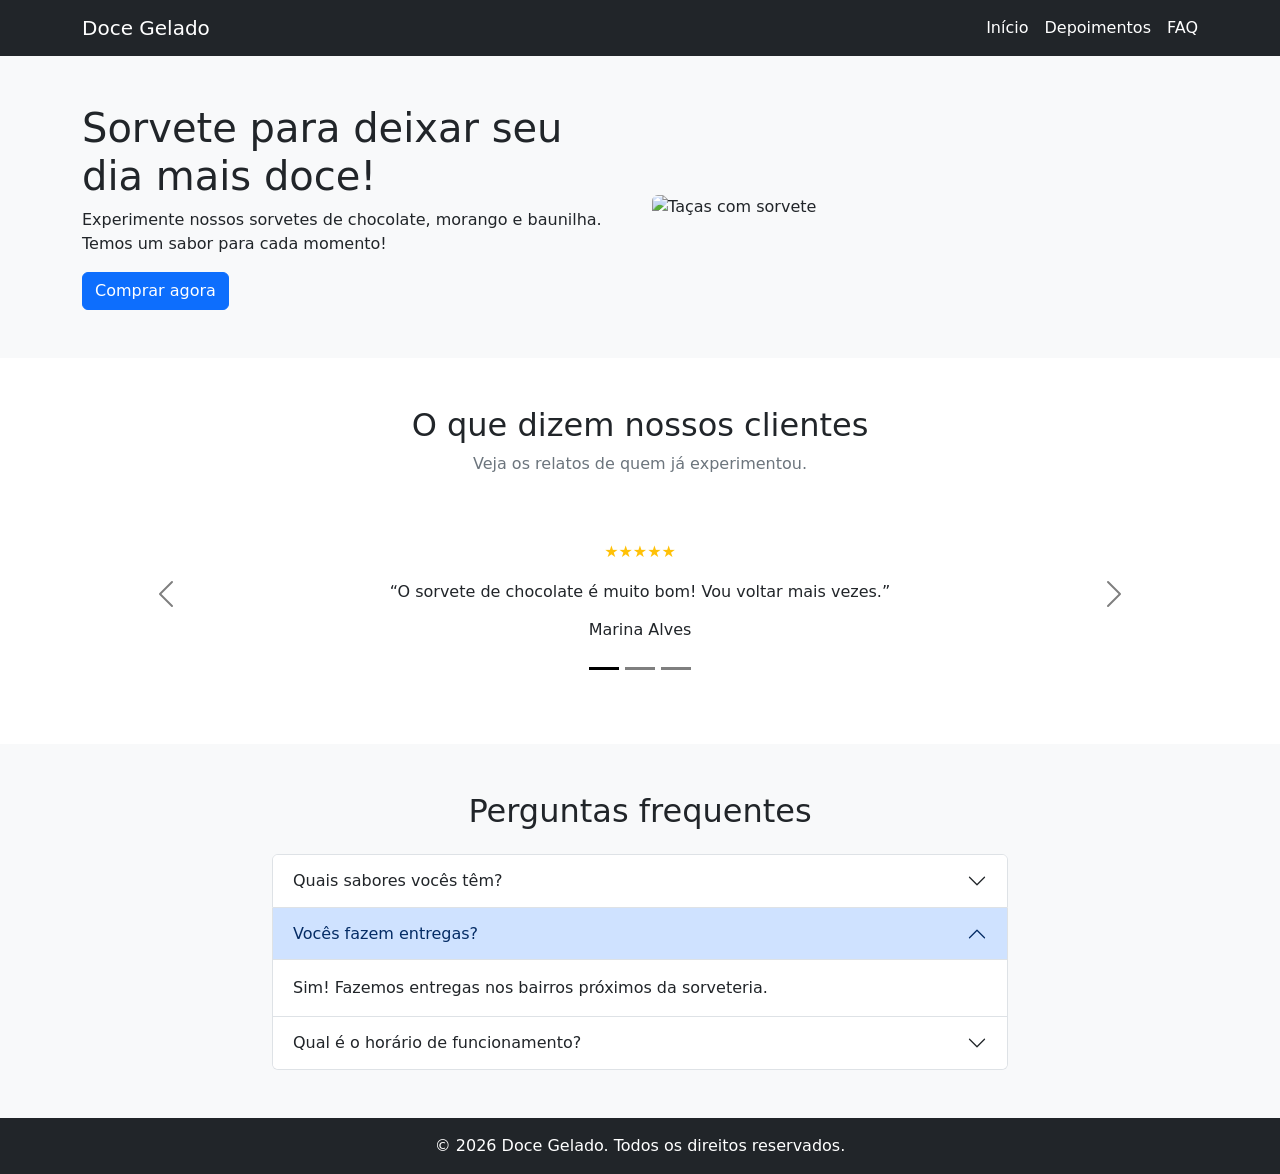
==== index.html @ 52b39e18 "Add files via upload Adiciona bootstrap da sorveteria." ====
<!DOCTYPE html>
<html lang="pt-BR">
<head>
  <meta charset="UTF-8">
  <meta name="viewport" content="width=device-width, initial-scale=1.0">
  <title>Sorveteria Doce Gelado</title>
  <link href="https://cdn.jsdelivr.net/npm/bootstrap@5.3.8/dist/css/bootstrap.min.css" rel="stylesheet">
</head>
<body>
  <!-- Navbar -->
  <nav class="navbar navbar-dark bg-dark">
    <div class="container">
      <a class="navbar-brand" href="#inicio">Doce Gelado</a>
      <div class="d-flex gap-3">
        <a class="text-white text-decoration-none" href="#inicio">Início</a>
        <a class="text-white text-decoration-none" href="#depoimentos">Depoimentos</a>
        <a class="text-white text-decoration-none" href="#faq">FAQ</a>
      </div>
    </div>
  </nav>

  <main>
    <!-- Apresentação -->
    <section id="inicio" class="bg-light py-5">
      <div class="container">
        <div class="row align-items-center g-4">
          <div class="col-md-6">
            <h1>Sorvete para deixar seu dia mais doce!</h1>
            <p>Experimente nossos sorvetes de chocolate, morango e baunilha. Temos um sabor para cada momento!</p>
            <button class="btn btn-primary" data-bs-toggle="modal" data-bs-target="#modalCompra">Comprar agora</button>
          </div>
          <div class="col-md-6">
            <img src="https://images.unsplash.com/photo-1563805042-7684c019e1cb?w=800&amp;auto=format&amp;fit=crop&amp;q=80" class="img-fluid rounded" alt="Taças com sorvete" width="800" height="600">
          </div>
        </div>
      </div>
    </section>

    <!-- Depoimentos -->
    <section id="depoimentos" class="container text-center py-5">
      <h2>O que dizem nossos clientes</h2>
      <p class="text-secondary">Veja os relatos de quem já experimentou.</p>
      <div id="carrossel" class="carousel slide" data-bs-theme="dark">
        <div class="carousel-indicators">
          <button type="button" data-bs-target="#carrossel" data-bs-slide-to="0" class="active" aria-current="true" aria-label="Depoimento 1"></button>
          <button type="button" data-bs-target="#carrossel" data-bs-slide-to="1" aria-label="Depoimento 2"></button>
          <button type="button" data-bs-target="#carrossel" data-bs-slide-to="2" aria-label="Depoimento 3"></button>
        </div>
        <div class="carousel-inner">
          <div class="carousel-item active p-5">
            <p class="text-warning" aria-label="5 estrelas">★★★★★</p>
            <p>“O sorvete de chocolate é muito bom! Vou voltar mais vezes.”</p>
            <h3 class="h6">Marina Alves</h3>
          </div>
          <div class="carousel-item p-5">
            <p class="text-warning" aria-label="5 estrelas">★★★★★</p>
            <p>“Gostei muito dos sabores e do atendimento!”</p>
            <h3 class="h6">Pedro Santos</h3>
          </div>
          <div class="carousel-item p-5">
            <p class="text-warning" aria-label="5 estrelas">★★★★★</p>
            <p>“O sorvete de morango é meu favorito. Recomendo!”</p>
            <h3 class="h6">Ana Souza</h3>
          </div>
        </div>
        <button class="carousel-control-prev" type="button" data-bs-target="#carrossel" data-bs-slide="prev">
          <span class="carousel-control-prev-icon" aria-hidden="true"></span>
          <span class="visually-hidden">Anterior</span>
        </button>
        <button class="carousel-control-next" type="button" data-bs-target="#carrossel" data-bs-slide="next">
          <span class="carousel-control-next-icon" aria-hidden="true"></span>
          <span class="visually-hidden">Próximo</span>
        </button>
      </div>
    </section>

    <!-- Perguntas frequentes -->
    <section id="faq" class="bg-light py-5">
      <div class="container">
        <h2 class="text-center mb-4">Perguntas frequentes</h2>
        <div class="row justify-content-center">
          <div class="col-md-8">
            <div class="accordion" id="perguntas">
              <div class="accordion-item">
                <h3 class="accordion-header">
                  <button class="accordion-button collapsed" type="button" data-bs-toggle="collapse" data-bs-target="#resposta1" aria-expanded="false" aria-controls="resposta1">Quais sabores vocês têm?</button>
                </h3>
                <div id="resposta1" class="accordion-collapse collapse" data-bs-parent="#perguntas">
                  <div class="accordion-body">Temos chocolate, morango e baunilha.</div>
                </div>
              </div>
              <div class="accordion-item">
                <h3 class="accordion-header">
                  <button class="accordion-button" type="button" data-bs-toggle="collapse" data-bs-target="#resposta2" aria-expanded="true" aria-controls="resposta2">Vocês fazem entregas?</button>
                </h3>
                <div id="resposta2" class="accordion-collapse collapse show" data-bs-parent="#perguntas">
                  <div class="accordion-body">Sim! Fazemos entregas nos bairros próximos da sorveteria.</div>
                </div>
              </div>
              <div class="accordion-item">
                <h3 class="accordion-header">
                  <button class="accordion-button collapsed" type="button" data-bs-toggle="collapse" data-bs-target="#resposta3" aria-expanded="false" aria-controls="resposta3">Qual é o horário de funcionamento?</button>
                </h3>
                <div id="resposta3" class="accordion-collapse collapse" data-bs-parent="#perguntas">
                  <div class="accordion-body">Abrimos todos os dias, das 12h às 22h.</div>
                </div>
              </div>
            </div>
          </div>
        </div>
      </div>
    </section>
  </main>

  <!-- Rodapé -->
  <footer class="bg-dark text-white text-center py-3">
    <p class="mb-0">&copy; 2026 Doce Gelado. Todos os direitos reservados.</p>
  </footer>

  <!-- Modal aberto pelo botão Comprar agora -->
  <div class="modal fade" id="modalCompra" tabindex="-1" aria-labelledby="tituloModal" aria-hidden="true">
    <div class="modal-dialog modal-dialog-centered">
      <div class="modal-content">
        <div class="modal-header">
          <h2 class="modal-title fs-5" id="tituloModal">Comprar sorvete</h2>
          <button type="button" class="btn-close" data-bs-dismiss="modal" aria-label="Fechar"></button>
        </div>
        <div class="modal-body">
          <p>Que tal um sorvete hoje?</p>
          <p class="mb-0">Visite nossa sorveteria para escolher seu sabor favorito!</p>
        </div>
        <div class="modal-footer">
          <button type="button" class="btn btn-secondary" data-bs-dismiss="modal">Fechar</button>
        </div>
      </div>
    </div>
  </div>

  <!-- O JavaScript do Bootstrap faz o modal, carrossel e accordion funcionarem -->
  <script src="https://cdn.jsdelivr.net/npm/bootstrap@5.3.8/dist/js/bootstrap.bundle.min.js"></script>
</body>
</html>
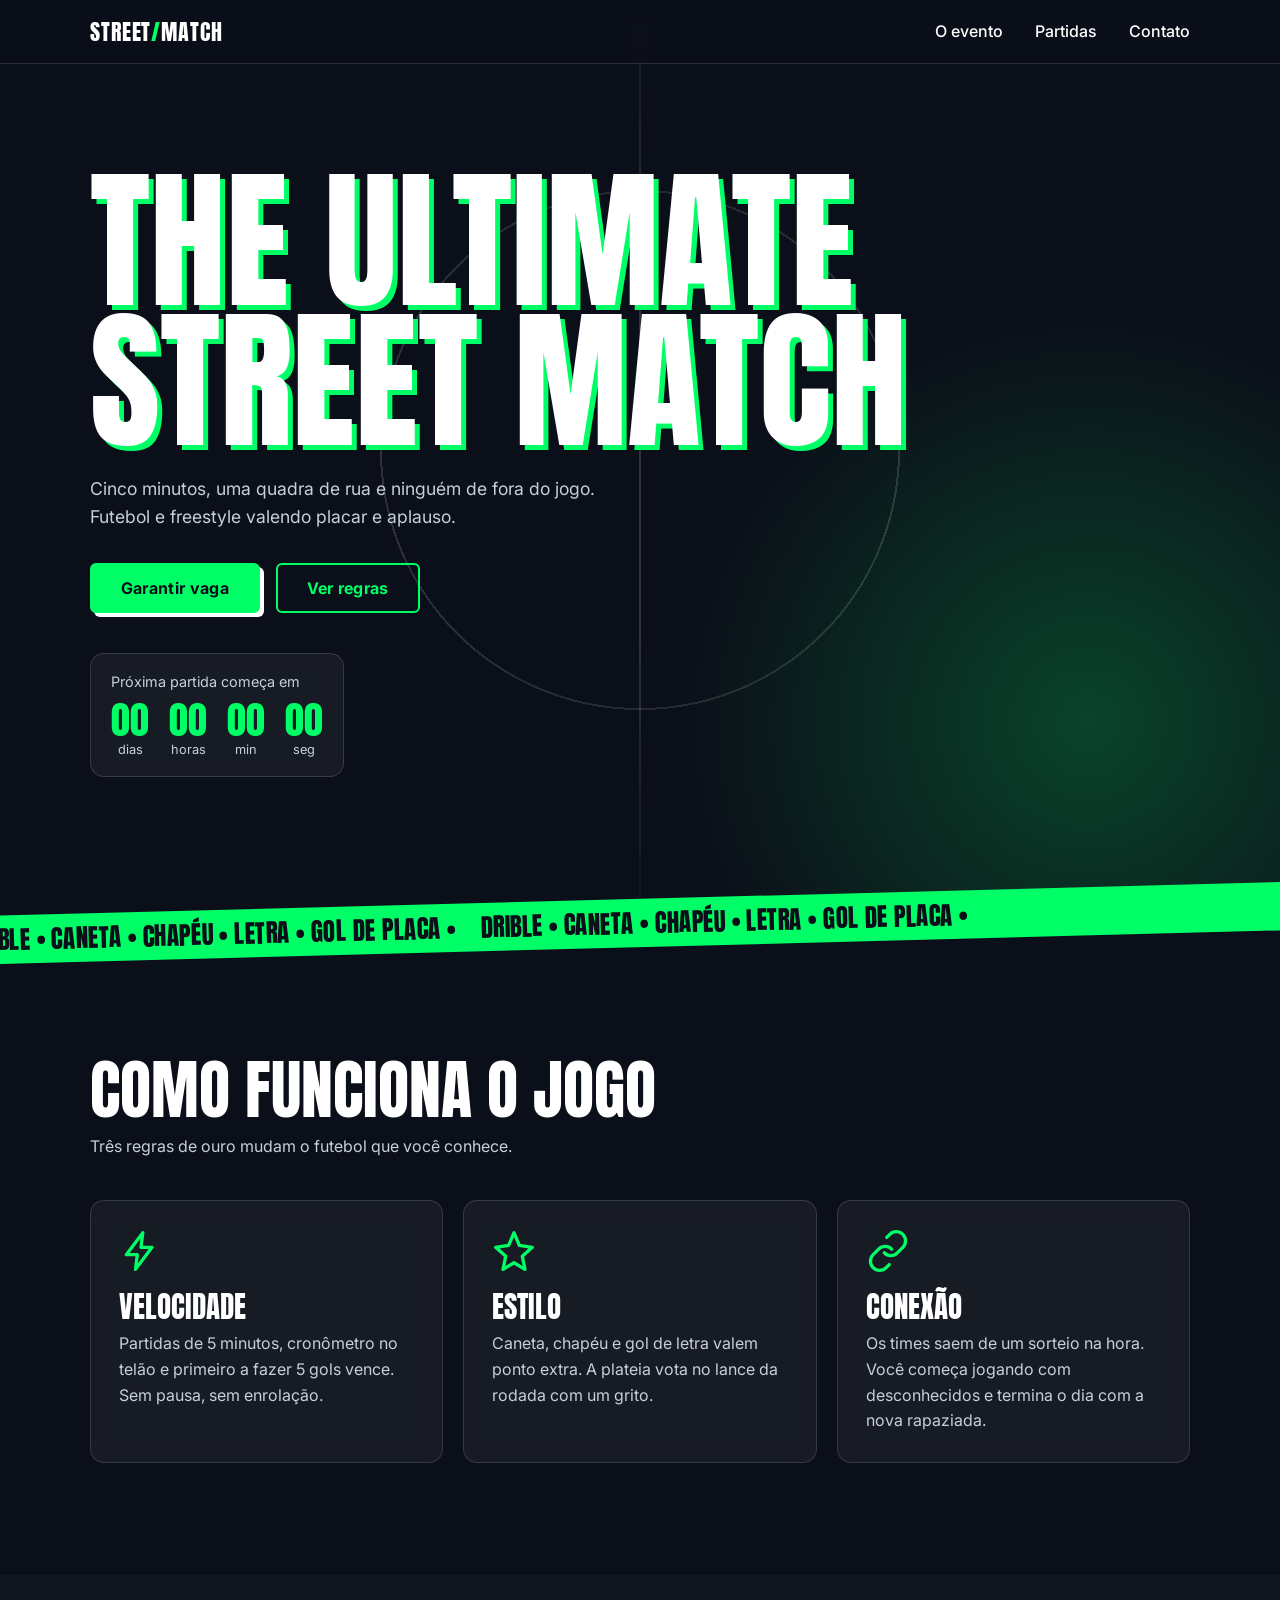
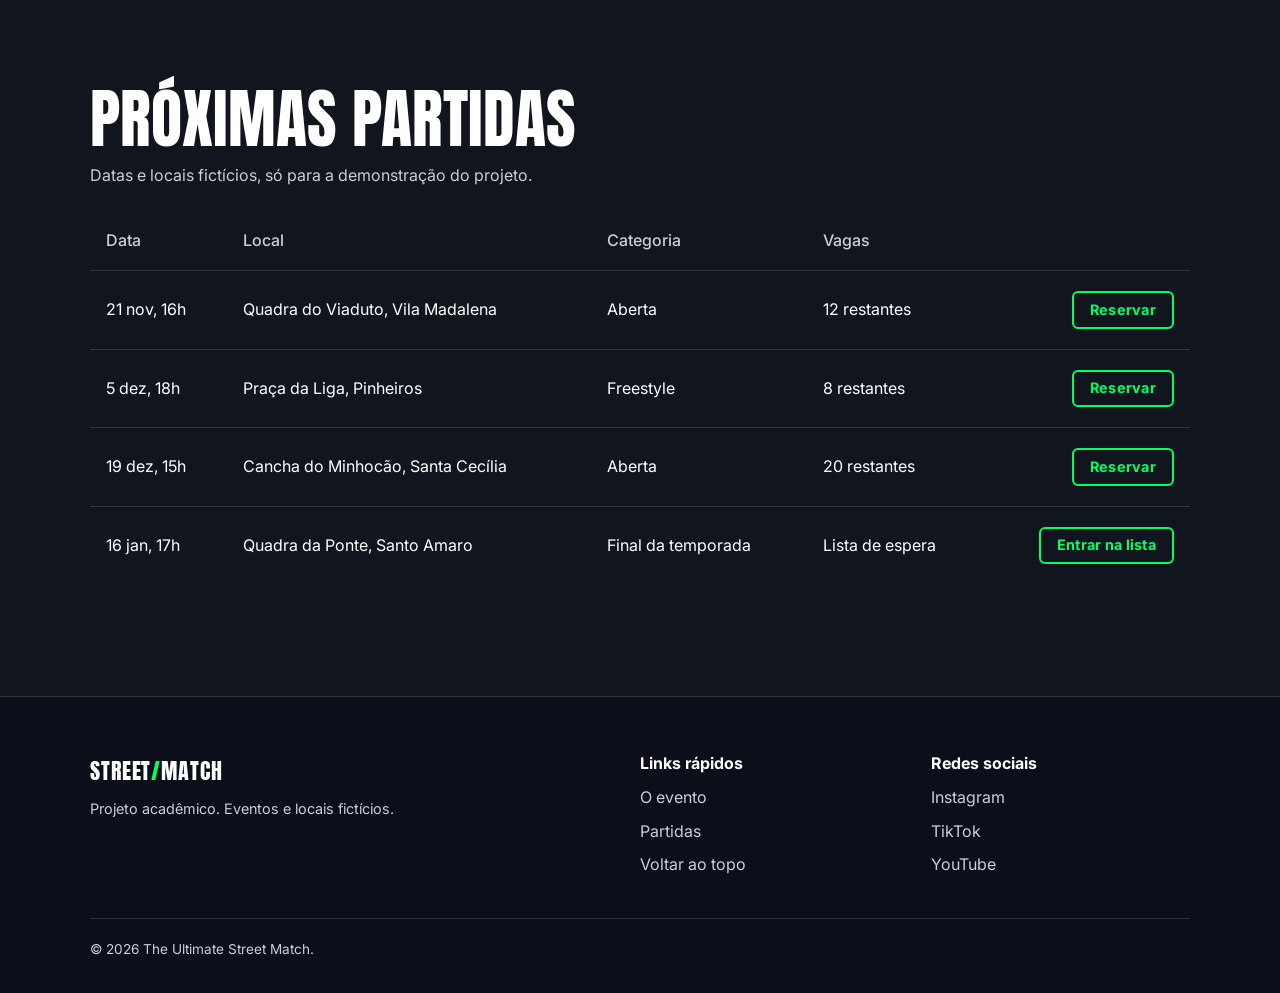
==== commit d3c78e40: "Add files via upload Adiciona landing page" ====
--- a/index.html
+++ b/index.html
@@ -1,142 +1,226 @@
 <!DOCTYPE html>
+<!--
+  THE ULTIMATE STREET MATCH — landing page
+  Arquivos: index.html (estrutura) + style.css (visual) + script.js (interações)
+
+  DECISÃO: HTML semântico (header, nav, main, section, table, footer).
+  Motivos: acessibilidade (leitores de tela), SEO e código mais fácil de explicar.
+-->
 <html lang="pt-BR">
 <head>
   <meta charset="UTF-8">
-  <meta name="viewport" content="width=device-width, initial-scale=1.0">
-  <title>Sorveteria Doce Gelado</title>
-  <link href="https://cdn.jsdelivr.net/npm/bootstrap@5.3.8/dist/css/bootstrap.min.css" rel="stylesheet">
+  <!-- Mobile-first: sem esta tag o celular "finge" ser uma tela de desktop -->
+  <meta name="viewport" content="width=device-width, initial-scale=1">
+  <meta name="theme-color" content="#0B0F19">
+  <meta name="description" content="The Ultimate Street Match: torneio de futebol de rua e freestyle. Garanta sua vaga.">
+  <title>The Ultimate Street Match | Futebol de rua e freestyle</title>
+
+  <!-- Fontes: Anton (títulos, impacto) e Inter (corpo, leitura limpa) -->
+  <link rel="preconnect" href="https://fonts.googleapis.com">
+  <link rel="preconnect" href="https://fonts.gstatic.com" crossorigin>
+  <link href="https://fonts.googleapis.com/css2?family=Anton&family=Inter:wght@400;500;700&display=swap" rel="stylesheet">
+
+  <link rel="stylesheet" href="style.css">
+  <!-- "defer" executa o JS só depois do HTML carregar, então não precisamos de DOMContentLoaded -->
+  <script src="script.js" defer></script>
 </head>
 <body>
-  <!-- Navbar -->
-  <nav class="navbar navbar-dark bg-dark">
-    <div class="container">
-      <a class="navbar-brand" href="#inicio">Doce Gelado</a>
-      <div class="d-flex gap-3">
-        <a class="text-white text-decoration-none" href="#inicio">Início</a>
-        <a class="text-white text-decoration-none" href="#depoimentos">Depoimentos</a>
-        <a class="text-white text-decoration-none" href="#faq">FAQ</a>
-      </div>
+
+  <!-- Link para quem navega só pelo teclado pular o menu -->
+  <a class="skip-link" href="#conteudo">Ir para o conteúdo</a>
+
+  <!-- ================= CABEÇALHO / MENU ================= -->
+  <header class="site-header">
+    <div class="container header-inner">
+      <a class="logo" href="#topo" aria-label="Street Match, início">STREET<span class="logo-mark">/</span>MATCH</a>
+
+      <!-- Botão hambúrguer: só aparece no mobile (controlado no CSS) -->
+      <button class="menu-toggle" type="button" aria-expanded="false" aria-controls="menu-principal">
+        <span class="menu-toggle-label">Menu</span>
+        <span class="menu-toggle-bars" aria-hidden="true"></span>
+      </button>
+
+      <nav id="menu-principal" class="nav" aria-label="Principal">
+        <ul class="nav-list">
+          <li><a href="#sobre">O evento</a></li>
+          <li><a href="#partidas">Partidas</a></li>
+          <li><a href="#rodape">Contato</a></li>
+        </ul>
+      </nav>
     </div>
-  </nav>
-
-  <main>
-    <!-- Apresentação -->
-    <section id="inicio" class="bg-light py-5">
+  </header>
+
+  <main id="conteudo">
+
+    <!-- ================= HERO ================= -->
+    <section class="hero" id="topo" aria-labelledby="hero-titulo">
+      <!-- Linhas de campo desenhadas só com CSS (decorativo) -->
+      <div class="hero-court" aria-hidden="true"></div>
+
+      <div class="container hero-inner">
+        <h1 id="hero-titulo" class="hero-title">The Ultimate Street Match</h1>
+        <p class="hero-sub">
+          Cinco minutos, uma quadra de rua e ninguém de fora do jogo.
+          Futebol e freestyle valendo placar e aplauso.
+        </p>
+
+        <div class="hero-actions">
+          <a class="btn btn-primary" href="#partidas">Garantir vaga</a>
+          <!-- Abre o <dialog> de regras via JS -->
+          <button class="btn btn-ghost" type="button" id="abrir-regras">Ver regras</button>
+        </div>
+
+        <!-- Contador interativo: o JS preenche os números -->
+        <div class="countdown" role="timer" aria-live="off" aria-label="Tempo até a próxima partida">
+          <p class="countdown-label">Próxima partida começa em</p>
+          <dl class="countdown-grid">
+            <div><dt>dias</dt><dd id="cd-dias">00</dd></div>
+            <div><dt>horas</dt><dd id="cd-horas">00</dd></div>
+            <div><dt>min</dt><dd id="cd-min">00</dd></div>
+            <div><dt>seg</dt><dd id="cd-seg">00</dd></div>
+          </dl>
+        </div>
+      </div>
+    </section>
+
+    <!-- Faixa em movimento: o único elemento animado sozinho da página -->
+    <div class="ticker" aria-hidden="true">
+      <div class="ticker-track">
+        <span>Drible • Caneta • Chapéu • Letra • Gol de placa •</span>
+        <span>Drible • Caneta • Chapéu • Letra • Gol de placa •</span>
+      </div>
+    </div>
+
+    <!-- ================= SOBRE O EVENTO ================= -->
+    <section class="section" id="sobre" aria-labelledby="sobre-titulo">
       <div class="container">
-        <div class="row align-items-center g-4">
-          <div class="col-md-6">
-            <h1>Sorvete para deixar seu dia mais doce!</h1>
-            <p>Experimente nossos sorvetes de chocolate, morango e baunilha. Temos um sabor para cada momento!</p>
-            <button class="btn btn-primary" data-bs-toggle="modal" data-bs-target="#modalCompra">Comprar agora</button>
-          </div>
-          <div class="col-md-6">
-            <img src="https://images.unsplash.com/photo-1563805042-7684c019e1cb?w=800&amp;auto=format&amp;fit=crop&amp;q=80" class="img-fluid rounded" alt="Taças com sorvete" width="800" height="600">
-          </div>
+        <h2 id="sobre-titulo" class="section-title">Como funciona o jogo</h2>
+        <p class="section-lead">Três regras de ouro mudam o futebol que você conhece.</p>
+
+        <div class="cards">
+          <!-- Card 1 -->
+          <article class="card">
+            <svg class="card-icon" viewBox="0 0 24 24" aria-hidden="true"><path d="M13 2 4 14h6l-1 8 9-12h-6z"/></svg>
+            <h3>Velocidade</h3>
+            <p>Partidas de 5 minutos, cronômetro no telão e primeiro a fazer 5 gols vence. Sem pausa, sem enrolação.</p>
+          </article>
+
+          <!-- Card 2 -->
+          <article class="card">
+            <svg class="card-icon" viewBox="0 0 24 24" aria-hidden="true"><path d="m12 2 2.9 6.9L22 10l-5.5 4.8L18 22l-6-3.6L6 22l1.5-7.2L2 10l7.1-1.1z"/></svg>
+            <h3>Estilo</h3>
+            <p>Caneta, chapéu e gol de letra valem ponto extra. A plateia vota no lance da rodada com um grito.</p>
+          </article>
+
+          <!-- Card 3 -->
+          <article class="card">
+            <svg class="card-icon" viewBox="0 0 24 24" aria-hidden="true"><path d="M10 13a5 5 0 0 0 7.1 0l3-3a5 5 0 0 0-7.1-7.1l-1.7 1.7M14 11a5 5 0 0 0-7.1 0l-3 3A5 5 0 0 0 11 21.1l1.7-1.7"/></svg>
+            <h3>Conexão</h3>
+            <p>Os times saem de um sorteio na hora. Você começa jogando com desconhecidos e termina o dia com a nova rapaziada.</p>
+          </article>
         </div>
       </div>
     </section>
 
-    <!-- Depoimentos -->
-    <section id="depoimentos" class="container text-center py-5">
-      <h2>O que dizem nossos clientes</h2>
-      <p class="text-secondary">Veja os relatos de quem já experimentou.</p>
-      <div id="carrossel" class="carousel slide" data-bs-theme="dark">
-        <div class="carousel-indicators">
-          <button type="button" data-bs-target="#carrossel" data-bs-slide-to="0" class="active" aria-current="true" aria-label="Depoimento 1"></button>
-          <button type="button" data-bs-target="#carrossel" data-bs-slide-to="1" aria-label="Depoimento 2"></button>
-          <button type="button" data-bs-target="#carrossel" data-bs-slide-to="2" aria-label="Depoimento 3"></button>
-        </div>
-        <div class="carousel-inner">
-          <div class="carousel-item active p-5">
-            <p class="text-warning" aria-label="5 estrelas">★★★★★</p>
-            <p>“O sorvete de chocolate é muito bom! Vou voltar mais vezes.”</p>
-            <h3 class="h6">Marina Alves</h3>
-          </div>
-          <div class="carousel-item p-5">
-            <p class="text-warning" aria-label="5 estrelas">★★★★★</p>
-            <p>“Gostei muito dos sabores e do atendimento!”</p>
-            <h3 class="h6">Pedro Santos</h3>
-          </div>
-          <div class="carousel-item p-5">
-            <p class="text-warning" aria-label="5 estrelas">★★★★★</p>
-            <p>“O sorvete de morango é meu favorito. Recomendo!”</p>
-            <h3 class="h6">Ana Souza</h3>
-          </div>
-        </div>
-        <button class="carousel-control-prev" type="button" data-bs-target="#carrossel" data-bs-slide="prev">
-          <span class="carousel-control-prev-icon" aria-hidden="true"></span>
-          <span class="visually-hidden">Anterior</span>
-        </button>
-        <button class="carousel-control-next" type="button" data-bs-target="#carrossel" data-bs-slide="next">
-          <span class="carousel-control-next-icon" aria-hidden="true"></span>
-          <span class="visually-hidden">Próximo</span>
-        </button>
-      </div>
-    </section>
-
-    <!-- Perguntas frequentes -->
-    <section id="faq" class="bg-light py-5">
+    <!-- ================= CRONOGRAMA ================= -->
+    <section class="section section-alt" id="partidas" aria-labelledby="partidas-titulo">
       <div class="container">
-        <h2 class="text-center mb-4">Perguntas frequentes</h2>
-        <div class="row justify-content-center">
-          <div class="col-md-8">
-            <div class="accordion" id="perguntas">
-              <div class="accordion-item">
-                <h3 class="accordion-header">
-                  <button class="accordion-button collapsed" type="button" data-bs-toggle="collapse" data-bs-target="#resposta1" aria-expanded="false" aria-controls="resposta1">Quais sabores vocês têm?</button>
-                </h3>
-                <div id="resposta1" class="accordion-collapse collapse" data-bs-parent="#perguntas">
-                  <div class="accordion-body">Temos chocolate, morango e baunilha.</div>
-                </div>
-              </div>
-              <div class="accordion-item">
-                <h3 class="accordion-header">
-                  <button class="accordion-button" type="button" data-bs-toggle="collapse" data-bs-target="#resposta2" aria-expanded="true" aria-controls="resposta2">Vocês fazem entregas?</button>
-                </h3>
-                <div id="resposta2" class="accordion-collapse collapse show" data-bs-parent="#perguntas">
-                  <div class="accordion-body">Sim! Fazemos entregas nos bairros próximos da sorveteria.</div>
-                </div>
-              </div>
-              <div class="accordion-item">
-                <h3 class="accordion-header">
-                  <button class="accordion-button collapsed" type="button" data-bs-toggle="collapse" data-bs-target="#resposta3" aria-expanded="false" aria-controls="resposta3">Qual é o horário de funcionamento?</button>
-                </h3>
-                <div id="resposta3" class="accordion-collapse collapse" data-bs-parent="#perguntas">
-                  <div class="accordion-body">Abrimos todos os dias, das 12h às 22h.</div>
-                </div>
-              </div>
-            </div>
-          </div>
+        <h2 id="partidas-titulo" class="section-title">Próximas partidas</h2>
+        <p class="section-lead">Datas e locais fictícios, só para a demonstração do projeto.</p>
+
+        <!-- Tabela de verdade: o conteúdo é tabular (data, local, vagas) -->
+        <div class="table-wrap">
+          <table class="schedule">
+            <caption class="visually-hidden">Calendário das próximas partidas com data, local, categoria e vagas</caption>
+            <thead>
+              <tr>
+                <th scope="col">Data</th>
+                <th scope="col">Local</th>
+                <th scope="col">Categoria</th>
+                <th scope="col">Vagas</th>
+                <th scope="col"><span class="visually-hidden">Ação</span></th>
+              </tr>
+            </thead>
+            <tbody>
+              <!-- data-label: no mobile o CSS usa este texto como rótulo de cada célula -->
+              <tr>
+                <td data-label="Data"><time datetime="2026-11-21T16:00">21 nov, 16h</time></td>
+                <td data-label="Local">Quadra do Viaduto, Vila Madalena</td>
+                <td data-label="Categoria">Aberta</td>
+                <td data-label="Vagas">12 restantes</td>
+                <td><button class="btn btn-small reserve" type="button">Reservar</button></td>
+              </tr>
+              <tr>
+                <td data-label="Data"><time datetime="2026-12-05T18:00">5 dez, 18h</time></td>
+                <td data-label="Local">Praça da Liga, Pinheiros</td>
+                <td data-label="Categoria">Freestyle</td>
+                <td data-label="Vagas">8 restantes</td>
+                <td><button class="btn btn-small reserve" type="button">Reservar</button></td>
+              </tr>
+              <tr>
+                <td data-label="Data"><time datetime="2026-12-19T15:00">19 dez, 15h</time></td>
+                <td data-label="Local">Cancha do Minhocão, Santa Cecília</td>
+                <td data-label="Categoria">Aberta</td>
+                <td data-label="Vagas">20 restantes</td>
+                <td><button class="btn btn-small reserve" type="button">Reservar</button></td>
+              </tr>
+              <tr>
+                <td data-label="Data"><time datetime="2027-01-16T17:00">16 jan, 17h</time></td>
+                <td data-label="Local">Quadra da Ponte, Santo Amaro</td>
+                <td data-label="Categoria">Final da temporada</td>
+                <td data-label="Vagas">Lista de espera</td>
+                <td><button class="btn btn-small reserve" type="button">Entrar na lista</button></td>
+              </tr>
+            </tbody>
+          </table>
         </div>
       </div>
     </section>
   </main>
 
-  <!-- Rodapé -->
-  <footer class="bg-dark text-white text-center py-3">
-    <p class="mb-0">&copy; 2026 Doce Gelado. Todos os direitos reservados.</p>
+  <!-- ================= REGRAS (janela modal nativa) =================
+       <dialog> já traz foco preso, tecla Esc e fundo escurecido sem bibliotecas. -->
+  <dialog id="regras" class="dialog" aria-labelledby="regras-titulo">
+    <h2 id="regras-titulo">Regras da partida</h2>
+    <ol class="rules">
+      <li>Times de 3 jogadores, formados no sorteio da hora.</li>
+      <li>Cada partida dura 5 minutos ou termina com 5 gols.</li>
+      <li>Drible, caneta, chapéu e gol de letra valem ponto de estilo.</li>
+      <li>Sem carrinho e sem contato forte: aqui o jogo é de habilidade.</li>
+      <li>Empate vai para a cobrança de falta, uma por time.</li>
+    </ol>
+    <button class="btn btn-primary" type="button" id="fechar-regras">Entendi</button>
+  </dialog>
+
+  <!-- ================= RODAPÉ ================= -->
+  <footer class="site-footer" id="rodape">
+    <div class="container footer-inner">
+      <div class="footer-brand">
+        <p class="logo">STREET<span class="logo-mark">/</span>MATCH</p>
+        <p class="footer-text">Projeto acadêmico. Eventos e locais fictícios.</p>
+      </div>
+
+      <nav aria-label="Links rápidos">
+        <h2 class="footer-heading">Links rápidos</h2>
+        <ul class="footer-list">
+          <li><a href="#sobre">O evento</a></li>
+          <li><a href="#partidas">Partidas</a></li>
+          <li><a href="#topo">Voltar ao topo</a></li>
+        </ul>
+      </nav>
+
+      <nav aria-label="Redes sociais">
+        <h2 class="footer-heading">Redes sociais</h2>
+        <ul class="footer-list">
+          <!-- href="#" são placeholders: troque pelos perfis reais -->
+          <li><a href="#">Instagram</a></li>
+          <li><a href="#">TikTok</a></li>
+          <li><a href="#">YouTube</a></li>
+        </ul>
+      </nav>
+    </div>
+    <p class="container copyright">&copy; 2026 The Ultimate Street Match.</p>
   </footer>
 
-  <!-- Modal aberto pelo botão Comprar agora -->
-  <div class="modal fade" id="modalCompra" tabindex="-1" aria-labelledby="tituloModal" aria-hidden="true">
-    <div class="modal-dialog modal-dialog-centered">
-      <div class="modal-content">
-        <div class="modal-header">
-          <h2 class="modal-title fs-5" id="tituloModal">Comprar sorvete</h2>
-          <button type="button" class="btn-close" data-bs-dismiss="modal" aria-label="Fechar"></button>
-        </div>
-        <div class="modal-body">
-          <p>Que tal um sorvete hoje?</p>
-          <p class="mb-0">Visite nossa sorveteria para escolher seu sabor favorito!</p>
-        </div>
-        <div class="modal-footer">
-          <button type="button" class="btn btn-secondary" data-bs-dismiss="modal">Fechar</button>
-        </div>
-      </div>
-    </div>
-  </div>
-
-  <!-- O JavaScript do Bootstrap faz o modal, carrossel e accordion funcionarem -->
-  <script src="https://cdn.jsdelivr.net/npm/bootstrap@5.3.8/dist/js/bootstrap.bundle.min.js"></script>
 </body>
 </html>
--- a/style.css
+++ b/style.css
@@ -0,0 +1,536 @@
+/* ==========================================================================
+   THE ULTIMATE STREET MATCH — style.css
+   Abordagem: MOBILE-FIRST. O CSS base é para telas pequenas e as
+   media queries (min-width) só ADICIONAM regras para telas maiores.
+
+   Índice
+   1. Variáveis (design tokens)
+   2. Reset e base
+   3. Utilitários
+   4. Botões
+   5. Cabeçalho e menu
+   6. Hero e contador
+   7. Faixa (ticker)
+   8. Seções e cards
+   9. Tabela de partidas
+   10. Janela de regras
+   11. Rodapé
+   12. Telas maiores
+   13. Movimento reduzido
+   ========================================================================== */
+
+
+/* 1. VARIÁVEIS ------------------------------------------------------------
+   Todas as cores e medidas ficam aqui: mudar a identidade visual
+   é editar este bloco, sem caçar valores pelo arquivo. */
+:root {
+  /* Paleta */
+  --bg: #0B0F19;                          /* fundo quase preto */
+  --lime: #00FF66;                        /* verde limão elétrico (destaque) */
+  --white: #FFFFFF;
+  --gray: #C9CFDA;                        /* cinza claro para textos de apoio */
+  --surface: rgba(255, 255, 255, 0.05);   /* vidro: fundo translúcido dos cards */
+  --line: rgba(255, 255, 255, 0.14);      /* borda sutil */
+
+  /* Tipografia */
+  --font-title: "Anton", "Arial Narrow", Impact, sans-serif;
+  --font-body: "Inter", system-ui, -apple-system, "Segoe UI", sans-serif;
+
+  /* Espaçamento e forma */
+  --space: 1rem;
+  --radius: 14px;
+  --shadow-hard: 6px 6px 0 var(--lime);   /* sombra "dura": marca do estilo neo-brutalista */
+  --header-h: 64px;
+}
+
+
+/* 2. RESET E BASE --------------------------------------------------------- */
+*, *::before, *::after { box-sizing: border-box; }
+
+html {
+  scroll-behavior: smooth;                /* rolagem suave ao clicar nos links âncora */
+  scroll-padding-top: var(--header-h);    /* evita o título ficar escondido atrás do menu fixo */
+}
+
+body {
+  margin: 0;
+  background: var(--bg);
+  color: var(--gray);
+  font-family: var(--font-body);
+  font-size: 1rem;
+  line-height: 1.6;
+  -webkit-font-smoothing: antialiased;
+}
+
+h1, h2, h3 {
+  margin: 0;
+  color: var(--white);
+  font-family: var(--font-title);
+  font-weight: 400;                       /* Anton já é pesada; evita "negrito falso" */
+  line-height: 1;
+  text-transform: uppercase;
+}
+
+p { margin: 0; }
+ul, ol { margin: 0; padding: 0; list-style: none; }
+a { color: inherit; text-decoration: none; }
+img, svg { display: block; max-width: 100%; }
+
+/* Foco visível para quem usa teclado (acessibilidade) */
+:focus-visible {
+  outline: 3px solid var(--lime);
+  outline-offset: 3px;
+}
+
+
+/* 3. UTILITÁRIOS ---------------------------------------------------------- */
+.container {
+  width: min(100% - 2rem, 1100px);        /* 1rem de margem de cada lado, máximo 1100px */
+  margin-inline: auto;
+}
+
+/* Esconde visualmente, mas mantém para leitores de tela */
+.visually-hidden {
+  position: absolute;
+  width: 1px; height: 1px;
+  overflow: hidden;
+  clip-path: inset(50%);
+  white-space: nowrap;
+}
+
+.skip-link {
+  position: absolute;
+  left: 1rem; top: -4rem;
+  z-index: 100;
+  padding: 0.6rem 1rem;
+  background: var(--lime);
+  color: var(--bg);
+  font-weight: 700;
+}
+.skip-link:focus { top: 1rem; }
+
+
+/* 4. BOTÕES --------------------------------------------------------------- */
+.btn {
+  display: inline-flex;
+  align-items: center;
+  justify-content: center;
+  padding: 0.95rem 1.8rem;
+  border: 2px solid var(--lime);
+  border-radius: 6px;
+  font: 700 1rem/1 var(--font-body);
+  letter-spacing: 0.02em;
+  cursor: pointer;
+  /* Só animamos transform e sombra: leve para o navegador */
+  transition: transform 0.15s ease, box-shadow 0.15s ease, background 0.15s ease, color 0.15s ease;
+}
+
+.btn-primary {
+  background: var(--lime);
+  color: var(--bg);
+  box-shadow: 4px 4px 0 var(--white);
+}
+/* Hover marcante: o botão "afunda" até encostar na sombra */
+.btn-primary:hover,
+.btn-primary:focus-visible {
+  transform: translate(4px, 4px);
+  box-shadow: 0 0 0 var(--white);
+}
+
+.btn-ghost {
+  background: transparent;
+  color: var(--lime);
+}
+.btn-ghost:hover {
+  background: var(--lime);
+  color: var(--bg);
+}
+
+.btn-small {
+  padding: 0.6rem 1rem;
+  font-size: 0.9rem;
+  background: transparent;
+  color: var(--lime);
+}
+.btn-small:hover { background: var(--lime); color: var(--bg); }
+/* Estado depois de reservar (classe adicionada pelo JS) */
+.btn-small.is-reserved {
+  background: var(--lime);
+  color: var(--bg);
+}
+
+
+/* 5. CABEÇALHO E MENU ----------------------------------------------------- */
+.site-header {
+  position: fixed;
+  inset: 0 0 auto 0;
+  z-index: 50;
+  height: var(--header-h);
+  background: rgba(11, 15, 25, 0.75);
+  backdrop-filter: blur(12px);            /* glassmorphism leve */
+  -webkit-backdrop-filter: blur(12px);
+  border-bottom: 1px solid var(--line);
+}
+
+.header-inner {
+  display: flex;
+  align-items: center;
+  justify-content: space-between;
+  height: 100%;
+}
+
+.logo {
+  font-family: var(--font-title);
+  font-size: 1.4rem;
+  letter-spacing: 0.04em;
+  color: var(--white);
+}
+.logo-mark { color: var(--lime); }
+
+/* Botão do menu mobile */
+.menu-toggle {
+  display: flex;
+  align-items: center;
+  gap: 0.6rem;
+  padding: 0.5rem 0;
+  background: none;
+  border: 0;
+  color: var(--white);
+  font: 700 0.95rem var(--font-body);
+  cursor: pointer;
+}
+/* As três barrinhas do hambúrguer feitas com uma barra + 2 pseudo-elementos */
+.menu-toggle-bars,
+.menu-toggle-bars::before {
+  display: block;
+  width: 22px; height: 2px;
+  background: currentColor;
+  transition: transform 0.2s ease;
+}
+.menu-toggle-bars { position: relative; box-shadow: 0 7px 0 currentColor; }
+.menu-toggle-bars::before { content: ""; position: absolute; top: 14px; }
+/* Quando aberto (aria-expanded="true"), vira um "X" */
+.menu-toggle[aria-expanded="true"] .menu-toggle-bars { transform: translateY(7px) rotate(45deg); box-shadow: none; }
+.menu-toggle[aria-expanded="true"] .menu-toggle-bars::before { transform: translateY(-14px) rotate(-90deg); top: 14px; }
+
+/* Menu no mobile: painel que desce abaixo do cabeçalho */
+.nav {
+  position: absolute;
+  top: var(--header-h);
+  left: 0; right: 0;
+  display: none;                          /* escondido até o JS adicionar .is-open */
+  background: rgba(11, 15, 25, 0.96);
+  border-bottom: 1px solid var(--line);
+}
+.nav.is-open { display: block; }
+
+.nav-list a {
+  display: block;
+  padding: 1.1rem 1rem;
+  border-top: 1px solid var(--line);
+  color: var(--white);
+  font-weight: 500;
+}
+.nav-list a:hover { color: var(--lime); }
+
+
+/* 6. HERO E CONTADOR ------------------------------------------------------ */
+.hero {
+  position: relative;
+  overflow: hidden;
+  display: flex;
+  align-items: center;
+  min-height: 100svh;                     /* svh = altura real visível no celular (sem barra do navegador) */
+  padding: calc(var(--header-h) + 2rem) 0 3rem;
+}
+
+/* Linhas de campo: círculo central + linha do meio, só com gradientes */
+.hero-court {
+  position: absolute;
+  inset: 0;
+  background:
+    linear-gradient(var(--line), var(--line)) center / 2px 100% no-repeat,
+    radial-gradient(circle at center, transparent 0 calc(min(40vw, 260px) - 2px), var(--line) calc(min(40vw, 260px) - 2px) min(40vw, 260px), transparent min(40vw, 260px));
+  /* Brilho verde saindo do canto, para dar profundidade */
+  mask-image: radial-gradient(ellipse at center, #000 30%, transparent 80%);
+  -webkit-mask-image: radial-gradient(ellipse at center, #000 30%, transparent 80%);
+}
+.hero::after {
+  content: "";
+  position: absolute;
+  right: -20%; bottom: -30%;
+  width: 70vw; height: 70vw;
+  background: radial-gradient(circle, rgba(0, 255, 102, 0.22), transparent 65%);
+  pointer-events: none;
+}
+
+.hero-inner { position: relative; z-index: 1; }
+
+/* O título é o elemento principal da página: grande, branco, com sombra dura verde */
+.hero-title {
+  max-width: 11ch;
+  font-size: clamp(3.5rem, 17vw, 9.5rem);   /* clamp = mínimo, ideal (fluido), máximo */
+  line-height: 0.92;
+  text-shadow: 5px 5px 0 var(--lime);
+}
+
+.hero-sub {
+  max-width: 34rem;
+  margin-top: 1.5rem;
+  font-size: 1.1rem;
+  color: var(--gray);
+}
+
+.hero-actions {
+  display: flex;
+  flex-direction: column;                 /* empilhados no mobile */
+  gap: 1rem;
+  margin-top: 2rem;
+}
+
+/* Contador */
+.countdown {
+  display: inline-block;
+  margin-top: 2.5rem;
+  padding: 1rem 1.25rem;
+  background: var(--surface);
+  border: 1px solid var(--line);
+  border-radius: var(--radius);
+  backdrop-filter: blur(10px);
+  -webkit-backdrop-filter: blur(10px);
+}
+.countdown-label { font-size: 0.9rem; }
+
+.countdown-grid {
+  display: flex;
+  gap: 1.25rem;
+  margin: 0.5rem 0 0;
+}
+.countdown-grid div { text-align: center; }
+.countdown-grid dd {
+  margin: 0;
+  font: 400 2.4rem/1 var(--font-title);
+  color: var(--lime);
+  font-variant-numeric: tabular-nums;     /* números com largura fixa: o contador não "pula" */
+}
+.countdown-grid dt {
+  order: 2;
+  font-size: 0.8rem;
+}
+.countdown-grid div { display: flex; flex-direction: column; }
+
+
+/* 7. FAIXA (TICKER) ------------------------------------------------------- */
+.ticker {
+  overflow: hidden;
+  background: var(--lime);
+  color: var(--bg);
+  transform: rotate(-1.5deg) scale(1.05);   /* levemente torta: energia de cartaz de rua */
+}
+.ticker-track {
+  display: flex;
+  width: max-content;
+  padding: 0.7rem 0;
+  font: 400 1.5rem/1 var(--font-title);
+  text-transform: uppercase;
+  white-space: nowrap;
+  animation: ticker 22s linear infinite;
+}
+.ticker-track span { padding-right: 1.5rem; }
+
+/* O texto aparece duas vezes; andar -50% e reiniciar dá o efeito de loop infinito */
+@keyframes ticker {
+  to { transform: translateX(-50%); }
+}
+
+
+/* 8. SEÇÕES E CARDS ------------------------------------------------------- */
+.section { padding: 5rem 0; }
+.section-alt { background: rgba(255, 255, 255, 0.025); }
+
+.section-title { font-size: clamp(2.2rem, 8vw, 4rem); }
+.section-lead { margin-top: 0.75rem; max-width: 36rem; }
+
+.cards {
+  display: grid;
+  grid-template-columns: 1fr;             /* 1 coluna no mobile */
+  gap: 1.25rem;
+  margin-top: 2.5rem;
+}
+
+.card {
+  padding: 1.75rem;
+  background: var(--surface);
+  border: 1px solid var(--line);
+  border-radius: var(--radius);
+  backdrop-filter: blur(10px);            /* glassmorphism */
+  -webkit-backdrop-filter: blur(10px);
+  transition: transform 0.2s ease, box-shadow 0.2s ease, border-color 0.2s ease;
+}
+.card:hover {
+  transform: translate(-4px, -4px);
+  border-color: var(--lime);
+  box-shadow: var(--shadow-hard);
+}
+.card h3 { margin-top: 1.25rem; font-size: 1.8rem; }
+.card p { margin-top: 0.6rem; }
+
+.card-icon {
+  width: 44px; height: 44px;
+  fill: none;
+  stroke: var(--lime);
+  stroke-width: 1.8;
+  stroke-linecap: round;
+  stroke-linejoin: round;
+}
+
+
+/* 9. TABELA DE PARTIDAS --------------------------------------------------- */
+.table-wrap { margin-top: 2.5rem; }
+
+.schedule {
+  width: 100%;
+  border-collapse: collapse;
+}
+
+/* Mobile: cada linha vira um card empilhado.
+   O cabeçalho some (visualmente) e cada célula mostra o rótulo via data-label. */
+.schedule thead {
+  position: absolute;
+  width: 1px; height: 1px;
+  overflow: hidden;
+  clip-path: inset(50%);
+}
+.schedule tr {
+  display: block;
+  margin-bottom: 1rem;
+  padding: 0.75rem 1.25rem;
+  background: var(--surface);
+  border: 1px solid var(--line);
+  border-radius: var(--radius);
+}
+.schedule td {
+  display: flex;
+  justify-content: space-between;
+  gap: 1rem;
+  padding: 0.55rem 0;
+  color: var(--white);
+  text-align: right;
+}
+.schedule td[data-label]::before {
+  content: attr(data-label);              /* pega o texto do atributo HTML */
+  color: var(--gray);
+  text-align: left;
+}
+.schedule td:last-child { padding-top: 0.9rem; }
+.schedule td:last-child .btn { width: 100%; }
+
+
+/* 10. JANELA DE REGRAS ---------------------------------------------------- */
+.dialog {
+  width: min(100% - 2rem, 30rem);
+  padding: 2rem;
+  background: var(--bg);
+  color: var(--gray);
+  border: 2px solid var(--lime);
+  border-radius: var(--radius);
+  box-shadow: var(--shadow-hard);
+}
+.dialog::backdrop {
+  background: rgba(0, 0, 0, 0.7);
+  backdrop-filter: blur(4px);
+}
+.dialog h2 { font-size: 2rem; }
+
+.rules {
+  margin: 1.25rem 0 1.75rem;
+  padding-left: 1.4rem;
+  list-style: decimal;                    /* aqui a numeração faz sentido: são regras em ordem */
+}
+.rules li { padding: 0.3rem 0 0.3rem 0.3rem; }
+.rules li::marker { color: var(--lime); font-weight: 700; }
+
+
+/* 11. RODAPÉ -------------------------------------------------------------- */
+.site-footer {
+  padding: 3.5rem 0 2rem;
+  border-top: 1px solid var(--line);
+}
+.footer-inner {
+  display: grid;
+  grid-template-columns: 1fr;
+  gap: 2rem;
+}
+.footer-text { margin-top: 0.5rem; font-size: 0.9rem; }
+
+.footer-heading {
+  margin-bottom: 0.75rem;
+  font: 700 1rem var(--font-body);
+  text-transform: none;
+  color: var(--white);
+}
+.footer-list li + li { margin-top: 0.5rem; }
+.footer-list a:hover { color: var(--lime); }
+
+.copyright {
+  margin-top: 2.5rem;
+  padding-top: 1.25rem;
+  border-top: 1px solid var(--line);
+  font-size: 0.85rem;
+}
+
+
+/* 12. TELAS MAIORES ------------------------------------------------------- */
+/* Tablet em diante */
+@media (min-width: 700px) {
+  .hero-actions { flex-direction: row; }
+
+  .cards { grid-template-columns: repeat(3, 1fr); }
+
+  .footer-inner { grid-template-columns: 2fr 1fr 1fr; }
+}
+
+/* Desktop: menu horizontal e tabela de verdade */
+@media (min-width: 900px) {
+  .menu-toggle { display: none; }
+
+  .nav {
+    position: static;
+    display: block;                       /* sempre visível */
+    background: none;
+    border: 0;
+  }
+  .nav-list { display: flex; gap: 2rem; }
+  .nav-list a { padding: 0.5rem 0; border: 0; }
+
+  .section { padding: 7rem 0; }
+
+  /* Volta para o layout de tabela normal */
+  .schedule thead {
+    position: static;
+    width: auto; height: auto;
+    clip-path: none;
+  }
+  .schedule th {
+    padding: 0 1rem 1rem;
+    color: var(--gray);
+    font-weight: 500;
+    text-align: left;
+  }
+  .schedule tr { display: table-row; margin: 0; padding: 0; background: none; border: 0; border-radius: 0; }
+  .schedule tbody tr { border-top: 1px solid var(--line); transition: background 0.15s ease; }
+  .schedule tbody tr:hover { background: var(--surface); }
+  .schedule td { display: table-cell; padding: 1.25rem 1rem; text-align: left; }
+  .schedule td[data-label]::before { content: none; }
+  .schedule td:last-child { padding-top: 1.25rem; text-align: right; }
+  .schedule td:last-child .btn { width: auto; }
+}
+
+
+/* 13. MOVIMENTO REDUZIDO -------------------------------------------------- */
+/* Respeita quem desativou animações no sistema (acessibilidade) */
+@media (prefers-reduced-motion: reduce) {
+  html { scroll-behavior: auto; }
+  .ticker-track { animation: none; }
+  .btn, .card { transition: none; }
+}
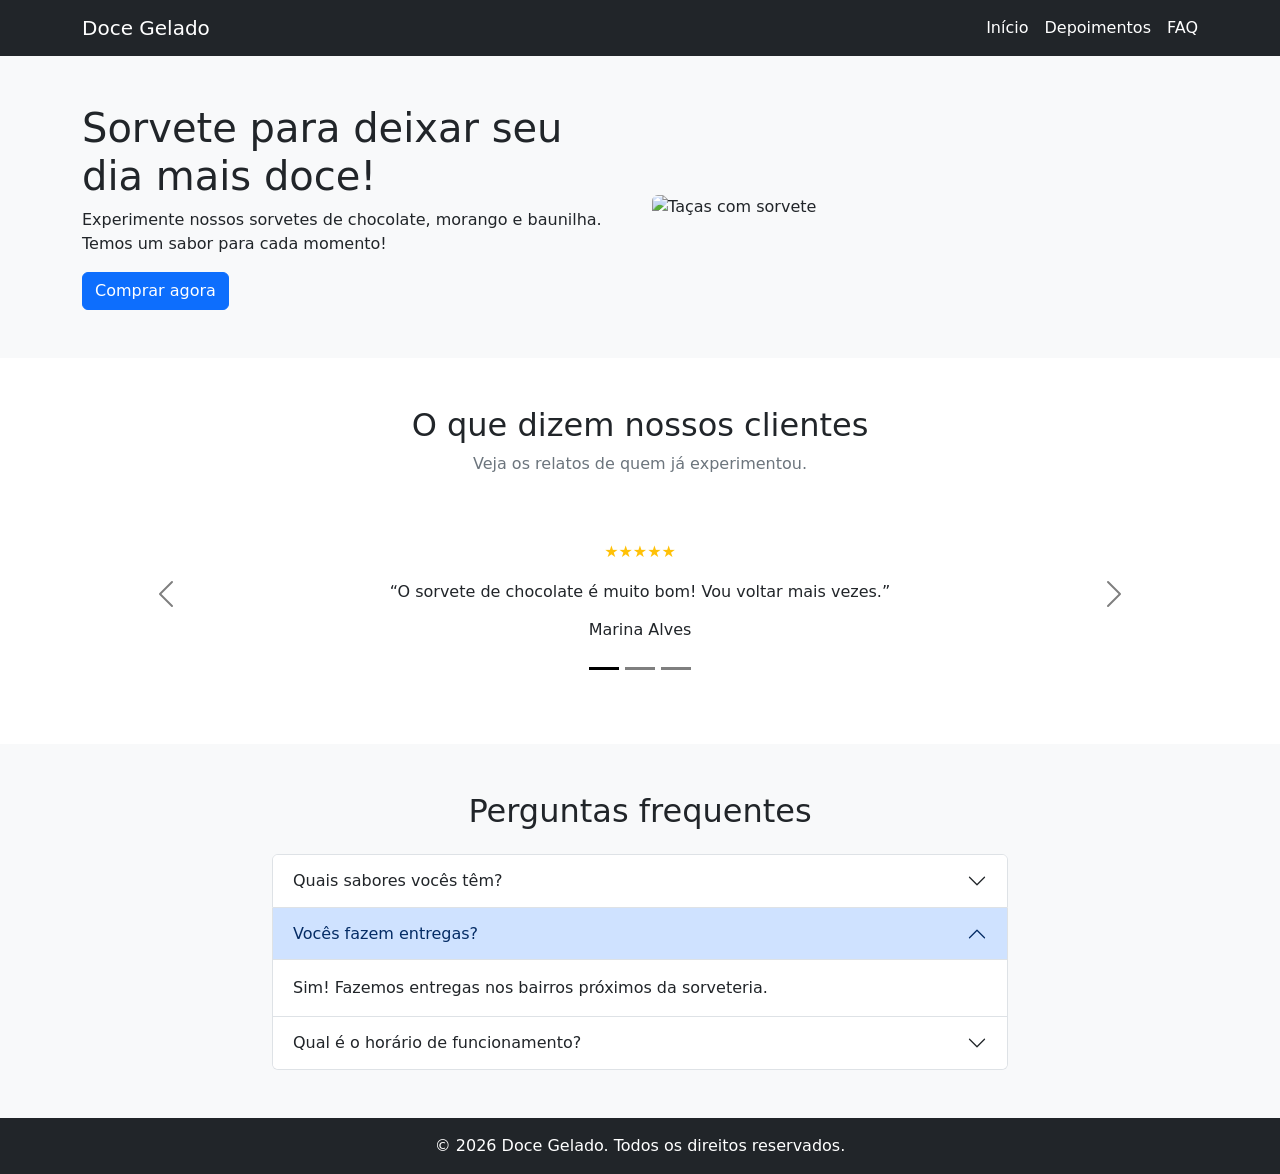
==== commit 1097f138: "Add files via upload adiciona bootstrap" ====
--- a/index.html
+++ b/index.html
@@ -1,226 +1,142 @@
 <!DOCTYPE html>
-<!--
-  THE ULTIMATE STREET MATCH — landing page
-  Arquivos: index.html (estrutura) + style.css (visual) + script.js (interações)
-
-  DECISÃO: HTML semântico (header, nav, main, section, table, footer).
-  Motivos: acessibilidade (leitores de tela), SEO e código mais fácil de explicar.
--->
 <html lang="pt-BR">
 <head>
   <meta charset="UTF-8">
-  <!-- Mobile-first: sem esta tag o celular "finge" ser uma tela de desktop -->
-  <meta name="viewport" content="width=device-width, initial-scale=1">
-  <meta name="theme-color" content="#0B0F19">
-  <meta name="description" content="The Ultimate Street Match: torneio de futebol de rua e freestyle. Garanta sua vaga.">
-  <title>The Ultimate Street Match | Futebol de rua e freestyle</title>
-
-  <!-- Fontes: Anton (títulos, impacto) e Inter (corpo, leitura limpa) -->
-  <link rel="preconnect" href="https://fonts.googleapis.com">
-  <link rel="preconnect" href="https://fonts.gstatic.com" crossorigin>
-  <link href="https://fonts.googleapis.com/css2?family=Anton&family=Inter:wght@400;500;700&display=swap" rel="stylesheet">
-
-  <link rel="stylesheet" href="style.css">
-  <!-- "defer" executa o JS só depois do HTML carregar, então não precisamos de DOMContentLoaded -->
-  <script src="script.js" defer></script>
+  <meta name="viewport" content="width=device-width, initial-scale=1.0">
+  <title>Sorveteria Doce Gelado</title>
+  <link href="https://cdn.jsdelivr.net/npm/bootstrap@5.3.8/dist/css/bootstrap.min.css" rel="stylesheet">
 </head>
 <body>
+  <!-- Navbar -->
+  <nav class="navbar navbar-dark bg-dark">
+    <div class="container">
+      <a class="navbar-brand" href="#inicio">Doce Gelado</a>
+      <div class="d-flex gap-3">
+        <a class="text-white text-decoration-none" href="#inicio">Início</a>
+        <a class="text-white text-decoration-none" href="#depoimentos">Depoimentos</a>
+        <a class="text-white text-decoration-none" href="#faq">FAQ</a>
+      </div>
+    </div>
+  </nav>
 
-  <!-- Link para quem navega só pelo teclado pular o menu -->
-  <a class="skip-link" href="#conteudo">Ir para o conteúdo</a>
-
-  <!-- ================= CABEÇALHO / MENU ================= -->
-  <header class="site-header">
-    <div class="container header-inner">
-      <a class="logo" href="#topo" aria-label="Street Match, início">STREET<span class="logo-mark">/</span>MATCH</a>
-
-      <!-- Botão hambúrguer: só aparece no mobile (controlado no CSS) -->
-      <button class="menu-toggle" type="button" aria-expanded="false" aria-controls="menu-principal">
-        <span class="menu-toggle-label">Menu</span>
-        <span class="menu-toggle-bars" aria-hidden="true"></span>
-      </button>
-
-      <nav id="menu-principal" class="nav" aria-label="Principal">
-        <ul class="nav-list">
-          <li><a href="#sobre">O evento</a></li>
-          <li><a href="#partidas">Partidas</a></li>
-          <li><a href="#rodape">Contato</a></li>
-        </ul>
-      </nav>
-    </div>
-  </header>
-
-  <main id="conteudo">
-
-    <!-- ================= HERO ================= -->
-    <section class="hero" id="topo" aria-labelledby="hero-titulo">
-      <!-- Linhas de campo desenhadas só com CSS (decorativo) -->
-      <div class="hero-court" aria-hidden="true"></div>
-
-      <div class="container hero-inner">
-        <h1 id="hero-titulo" class="hero-title">The Ultimate Street Match</h1>
-        <p class="hero-sub">
-          Cinco minutos, uma quadra de rua e ninguém de fora do jogo.
-          Futebol e freestyle valendo placar e aplauso.
-        </p>
-
-        <div class="hero-actions">
-          <a class="btn btn-primary" href="#partidas">Garantir vaga</a>
-          <!-- Abre o <dialog> de regras via JS -->
-          <button class="btn btn-ghost" type="button" id="abrir-regras">Ver regras</button>
-        </div>
-
-        <!-- Contador interativo: o JS preenche os números -->
-        <div class="countdown" role="timer" aria-live="off" aria-label="Tempo até a próxima partida">
-          <p class="countdown-label">Próxima partida começa em</p>
-          <dl class="countdown-grid">
-            <div><dt>dias</dt><dd id="cd-dias">00</dd></div>
-            <div><dt>horas</dt><dd id="cd-horas">00</dd></div>
-            <div><dt>min</dt><dd id="cd-min">00</dd></div>
-            <div><dt>seg</dt><dd id="cd-seg">00</dd></div>
-          </dl>
+  <main>
+    <!-- Apresentação -->
+    <section id="inicio" class="bg-light py-5">
+      <div class="container">
+        <div class="row align-items-center g-4">
+          <div class="col-md-6">
+            <h1>Sorvete para deixar seu dia mais doce!</h1>
+            <p>Experimente nossos sorvetes de chocolate, morango e baunilha. Temos um sabor para cada momento!</p>
+            <button class="btn btn-primary" data-bs-toggle="modal" data-bs-target="#modalCompra">Comprar agora</button>
+          </div>
+          <div class="col-md-6">
+            <img src="https://images.unsplash.com/photo-1563805042-7684c019e1cb?w=800&amp;auto=format&amp;fit=crop&amp;q=80" class="img-fluid rounded" alt="Taças com sorvete" width="800" height="600">
+          </div>
         </div>
       </div>
     </section>
 
-    <!-- Faixa em movimento: o único elemento animado sozinho da página -->
-    <div class="ticker" aria-hidden="true">
-      <div class="ticker-track">
-        <span>Drible • Caneta • Chapéu • Letra • Gol de placa •</span>
-        <span>Drible • Caneta • Chapéu • Letra • Gol de placa •</span>
-      </div>
-    </div>
-
-    <!-- ================= SOBRE O EVENTO ================= -->
-    <section class="section" id="sobre" aria-labelledby="sobre-titulo">
-      <div class="container">
-        <h2 id="sobre-titulo" class="section-title">Como funciona o jogo</h2>
-        <p class="section-lead">Três regras de ouro mudam o futebol que você conhece.</p>
-
-        <div class="cards">
-          <!-- Card 1 -->
-          <article class="card">
-            <svg class="card-icon" viewBox="0 0 24 24" aria-hidden="true"><path d="M13 2 4 14h6l-1 8 9-12h-6z"/></svg>
-            <h3>Velocidade</h3>
-            <p>Partidas de 5 minutos, cronômetro no telão e primeiro a fazer 5 gols vence. Sem pausa, sem enrolação.</p>
-          </article>
-
-          <!-- Card 2 -->
-          <article class="card">
-            <svg class="card-icon" viewBox="0 0 24 24" aria-hidden="true"><path d="m12 2 2.9 6.9L22 10l-5.5 4.8L18 22l-6-3.6L6 22l1.5-7.2L2 10l7.1-1.1z"/></svg>
-            <h3>Estilo</h3>
-            <p>Caneta, chapéu e gol de letra valem ponto extra. A plateia vota no lance da rodada com um grito.</p>
-          </article>
-
-          <!-- Card 3 -->
-          <article class="card">
-            <svg class="card-icon" viewBox="0 0 24 24" aria-hidden="true"><path d="M10 13a5 5 0 0 0 7.1 0l3-3a5 5 0 0 0-7.1-7.1l-1.7 1.7M14 11a5 5 0 0 0-7.1 0l-3 3A5 5 0 0 0 11 21.1l1.7-1.7"/></svg>
-            <h3>Conexão</h3>
-            <p>Os times saem de um sorteio na hora. Você começa jogando com desconhecidos e termina o dia com a nova rapaziada.</p>
-          </article>
+    <!-- Depoimentos -->
+    <section id="depoimentos" class="container text-center py-5">
+      <h2>O que dizem nossos clientes</h2>
+      <p class="text-secondary">Veja os relatos de quem já experimentou.</p>
+      <div id="carrossel" class="carousel slide" data-bs-theme="dark">
+        <div class="carousel-indicators">
+          <button type="button" data-bs-target="#carrossel" data-bs-slide-to="0" class="active" aria-current="true" aria-label="Depoimento 1"></button>
+          <button type="button" data-bs-target="#carrossel" data-bs-slide-to="1" aria-label="Depoimento 2"></button>
+          <button type="button" data-bs-target="#carrossel" data-bs-slide-to="2" aria-label="Depoimento 3"></button>
         </div>
+        <div class="carousel-inner">
+          <div class="carousel-item active p-5">
+            <p class="text-warning" aria-label="5 estrelas">★★★★★</p>
+            <p>“O sorvete de chocolate é muito bom! Vou voltar mais vezes.”</p>
+            <h3 class="h6">Marina Alves</h3>
+          </div>
+          <div class="carousel-item p-5">
+            <p class="text-warning" aria-label="5 estrelas">★★★★★</p>
+            <p>“Gostei muito dos sabores e do atendimento!”</p>
+            <h3 class="h6">Pedro Santos</h3>
+          </div>
+          <div class="carousel-item p-5">
+            <p class="text-warning" aria-label="5 estrelas">★★★★★</p>
+            <p>“O sorvete de morango é meu favorito. Recomendo!”</p>
+            <h3 class="h6">Ana Souza</h3>
+          </div>
+        </div>
+        <button class="carousel-control-prev" type="button" data-bs-target="#carrossel" data-bs-slide="prev">
+          <span class="carousel-control-prev-icon" aria-hidden="true"></span>
+          <span class="visually-hidden">Anterior</span>
+        </button>
+        <button class="carousel-control-next" type="button" data-bs-target="#carrossel" data-bs-slide="next">
+          <span class="carousel-control-next-icon" aria-hidden="true"></span>
+          <span class="visually-hidden">Próximo</span>
+        </button>
       </div>
     </section>
 
-    <!-- ================= CRONOGRAMA ================= -->
-    <section class="section section-alt" id="partidas" aria-labelledby="partidas-titulo">
+    <!-- Perguntas frequentes -->
+    <section id="faq" class="bg-light py-5">
       <div class="container">
-        <h2 id="partidas-titulo" class="section-title">Próximas partidas</h2>
-        <p class="section-lead">Datas e locais fictícios, só para a demonstração do projeto.</p>
-
-        <!-- Tabela de verdade: o conteúdo é tabular (data, local, vagas) -->
-        <div class="table-wrap">
-          <table class="schedule">
-            <caption class="visually-hidden">Calendário das próximas partidas com data, local, categoria e vagas</caption>
-            <thead>
-              <tr>
-                <th scope="col">Data</th>
-                <th scope="col">Local</th>
-                <th scope="col">Categoria</th>
-                <th scope="col">Vagas</th>
-                <th scope="col"><span class="visually-hidden">Ação</span></th>
-              </tr>
-            </thead>
-            <tbody>
-              <!-- data-label: no mobile o CSS usa este texto como rótulo de cada célula -->
-              <tr>
-                <td data-label="Data"><time datetime="2026-11-21T16:00">21 nov, 16h</time></td>
-                <td data-label="Local">Quadra do Viaduto, Vila Madalena</td>
-                <td data-label="Categoria">Aberta</td>
-                <td data-label="Vagas">12 restantes</td>
-                <td><button class="btn btn-small reserve" type="button">Reservar</button></td>
-              </tr>
-              <tr>
-                <td data-label="Data"><time datetime="2026-12-05T18:00">5 dez, 18h</time></td>
-                <td data-label="Local">Praça da Liga, Pinheiros</td>
-                <td data-label="Categoria">Freestyle</td>
-                <td data-label="Vagas">8 restantes</td>
-                <td><button class="btn btn-small reserve" type="button">Reservar</button></td>
-              </tr>
-              <tr>
-                <td data-label="Data"><time datetime="2026-12-19T15:00">19 dez, 15h</time></td>
-                <td data-label="Local">Cancha do Minhocão, Santa Cecília</td>
-                <td data-label="Categoria">Aberta</td>
-                <td data-label="Vagas">20 restantes</td>
-                <td><button class="btn btn-small reserve" type="button">Reservar</button></td>
-              </tr>
-              <tr>
-                <td data-label="Data"><time datetime="2027-01-16T17:00">16 jan, 17h</time></td>
-                <td data-label="Local">Quadra da Ponte, Santo Amaro</td>
-                <td data-label="Categoria">Final da temporada</td>
-                <td data-label="Vagas">Lista de espera</td>
-                <td><button class="btn btn-small reserve" type="button">Entrar na lista</button></td>
-              </tr>
-            </tbody>
-          </table>
+        <h2 class="text-center mb-4">Perguntas frequentes</h2>
+        <div class="row justify-content-center">
+          <div class="col-md-8">
+            <div class="accordion" id="perguntas">
+              <div class="accordion-item">
+                <h3 class="accordion-header">
+                  <button class="accordion-button collapsed" type="button" data-bs-toggle="collapse" data-bs-target="#resposta1" aria-expanded="false" aria-controls="resposta1">Quais sabores vocês têm?</button>
+                </h3>
+                <div id="resposta1" class="accordion-collapse collapse" data-bs-parent="#perguntas">
+                  <div class="accordion-body">Temos chocolate, morango e baunilha.</div>
+                </div>
+              </div>
+              <div class="accordion-item">
+                <h3 class="accordion-header">
+                  <button class="accordion-button" type="button" data-bs-toggle="collapse" data-bs-target="#resposta2" aria-expanded="true" aria-controls="resposta2">Vocês fazem entregas?</button>
+                </h3>
+                <div id="resposta2" class="accordion-collapse collapse show" data-bs-parent="#perguntas">
+                  <div class="accordion-body">Sim! Fazemos entregas nos bairros próximos da sorveteria.</div>
+                </div>
+              </div>
+              <div class="accordion-item">
+                <h3 class="accordion-header">
+                  <button class="accordion-button collapsed" type="button" data-bs-toggle="collapse" data-bs-target="#resposta3" aria-expanded="false" aria-controls="resposta3">Qual é o horário de funcionamento?</button>
+                </h3>
+                <div id="resposta3" class="accordion-collapse collapse" data-bs-parent="#perguntas">
+                  <div class="accordion-body">Abrimos todos os dias, das 12h às 22h.</div>
+                </div>
+              </div>
+            </div>
+          </div>
         </div>
       </div>
     </section>
   </main>
 
-  <!-- ================= REGRAS (janela modal nativa) =================
-       <dialog> já traz foco preso, tecla Esc e fundo escurecido sem bibliotecas. -->
-  <dialog id="regras" class="dialog" aria-labelledby="regras-titulo">
-    <h2 id="regras-titulo">Regras da partida</h2>
-    <ol class="rules">
-      <li>Times de 3 jogadores, formados no sorteio da hora.</li>
-      <li>Cada partida dura 5 minutos ou termina com 5 gols.</li>
-      <li>Drible, caneta, chapéu e gol de letra valem ponto de estilo.</li>
-      <li>Sem carrinho e sem contato forte: aqui o jogo é de habilidade.</li>
-      <li>Empate vai para a cobrança de falta, uma por time.</li>
-    </ol>
-    <button class="btn btn-primary" type="button" id="fechar-regras">Entendi</button>
-  </dialog>
-
-  <!-- ================= RODAPÉ ================= -->
-  <footer class="site-footer" id="rodape">
-    <div class="container footer-inner">
-      <div class="footer-brand">
-        <p class="logo">STREET<span class="logo-mark">/</span>MATCH</p>
-        <p class="footer-text">Projeto acadêmico. Eventos e locais fictícios.</p>
-      </div>
-
-      <nav aria-label="Links rápidos">
-        <h2 class="footer-heading">Links rápidos</h2>
-        <ul class="footer-list">
-          <li><a href="#sobre">O evento</a></li>
-          <li><a href="#partidas">Partidas</a></li>
-          <li><a href="#topo">Voltar ao topo</a></li>
-        </ul>
-      </nav>
-
-      <nav aria-label="Redes sociais">
-        <h2 class="footer-heading">Redes sociais</h2>
-        <ul class="footer-list">
-          <!-- href="#" são placeholders: troque pelos perfis reais -->
-          <li><a href="#">Instagram</a></li>
-          <li><a href="#">TikTok</a></li>
-          <li><a href="#">YouTube</a></li>
-        </ul>
-      </nav>
-    </div>
-    <p class="container copyright">&copy; 2026 The Ultimate Street Match.</p>
+  <!-- Rodapé -->
+  <footer class="bg-dark text-white text-center py-3">
+    <p class="mb-0">&copy; 2026 Doce Gelado. Todos os direitos reservados.</p>
   </footer>
 
+  <!-- Modal aberto pelo botão Comprar agora -->
+  <div class="modal fade" id="modalCompra" tabindex="-1" aria-labelledby="tituloModal" aria-hidden="true">
+    <div class="modal-dialog modal-dialog-centered">
+      <div class="modal-content">
+        <div class="modal-header">
+          <h2 class="modal-title fs-5" id="tituloModal">Comprar sorvete</h2>
+          <button type="button" class="btn-close" data-bs-dismiss="modal" aria-label="Fechar"></button>
+        </div>
+        <div class="modal-body">
+          <p>Que tal um sorvete hoje?</p>
+          <p class="mb-0">Visite nossa sorveteria para escolher seu sabor favorito!</p>
+        </div>
+        <div class="modal-footer">
+          <button type="button" class="btn btn-secondary" data-bs-dismiss="modal">Fechar</button>
+        </div>
+      </div>
+    </div>
+  </div>
+
+  <!-- O JavaScript do Bootstrap faz o modal, carrossel e accordion funcionarem -->
+  <script src="https://cdn.jsdelivr.net/npm/bootstrap@5.3.8/dist/js/bootstrap.bundle.min.js"></script>
 </body>
 </html>
